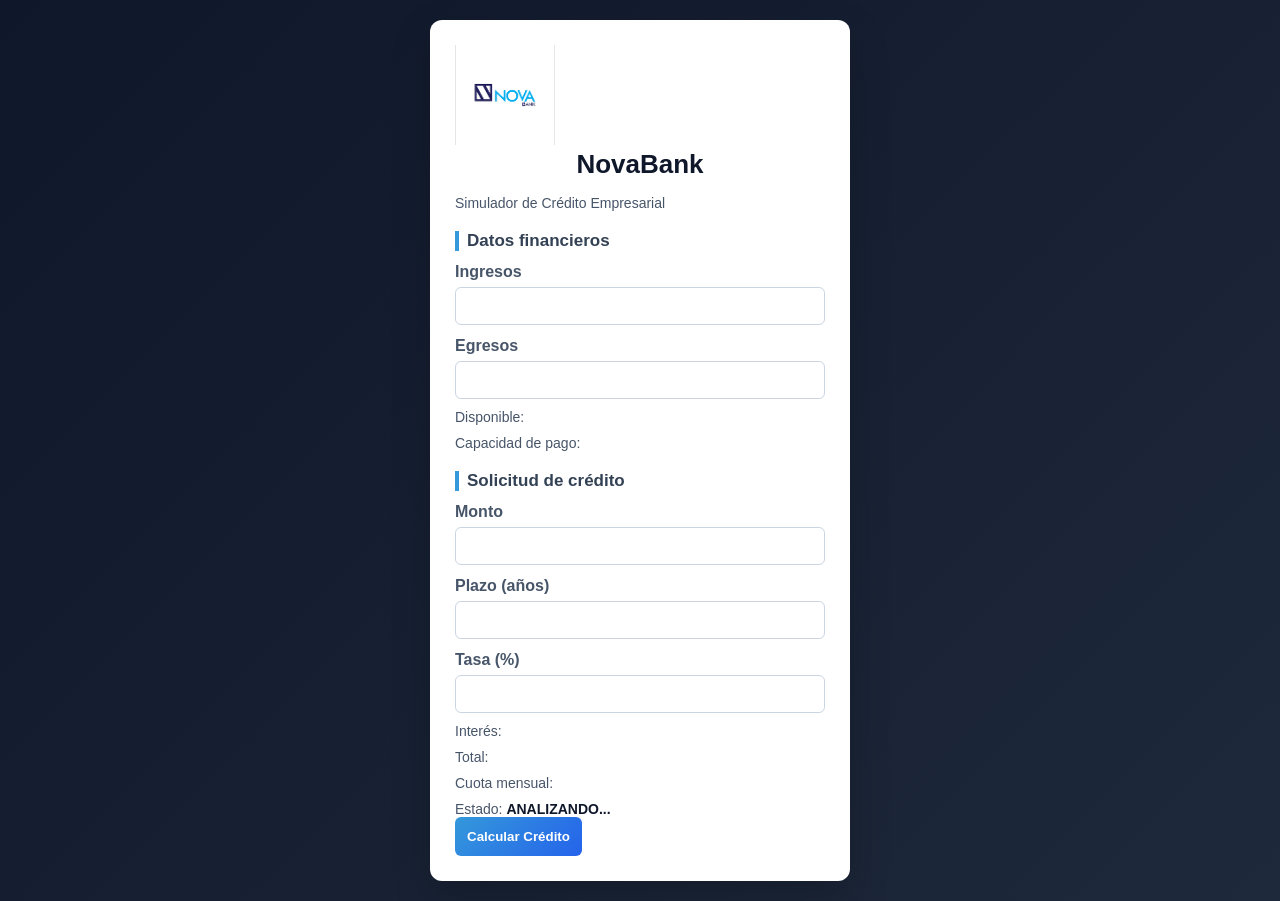
==== index.html @ 14369336 "se subio a vercel" ====
<!DOCTYPE html>
<html lang="es">
<head>
    <meta charset="UTF-8">
    <meta name="viewport" content="width=device-width, initial-scale=1.0">
    <title>NovaBank | Simulador de Crédito</title>
    <link rel="stylesheet" href="simulador.css">
</head>
<body>

    <div class="container">

        <!-- HEADER -->
        <div class="header">
            <img src="logo.png" class="logo"    width="100px">
            <h1>NovaBank</h1>
            <p>Simulador de Crédito Empresarial</p>
        </div>

        <!-- FORMULARIO -->
        <div class="card">

            <h2>Datos financieros</h2>

            <label>Ingresos</label>
            <input type="text" id="txtIngresos">

            <label>Egresos</label>
            <input type="text" id="txtEgresos">

            <div class="result">
                <p>Disponible: <span id="spnDisponible"></span></p>
                <p>Capacidad de pago: <span id="spnCapacidadPago"></span></p>
            </div>

            <h2>Solicitud de crédito</h2>

            <label>Monto</label>
            <input type="text" id="txtMonto">

            <label>Plazo (años)</label>
            <input type="text" id="txtPlazo">

            <label>Tasa (%)</label>
            <input type="text" id="txtTasaInteres">

            <div class="result">
                <p>Interés: <span id="spnInteresPagar"></span></p>
                <p>Total: <span id="spnTotalPrestamo"></span></p>
                <p>Cuota mensual: <span id="spnCuotaMensual"></span></p>
                <p class="estado">Estado: <span id="spnEstadoCredito">ANALIZANDO...</span></p>
            </div>

            <button onclick="calcular()">Calcular Crédito</button>

        </div>

    </div>

    <script src="funciones.js"></script>
    <script src="simulador.js"></script>
</body>
</html>
---- simulador.css ----
/* RESET */
*{
    margin: 0;
    padding: 0;
    box-sizing: border-box;
}

/* BODY */
body {
    font-family: 'Segoe UI', Arial, sans-serif;
    background: linear-gradient(135deg, #0f172a, #1e293b);
    min-height: 100vh;
    display: flex;
    align-items: center;
    justify-content: center;
}

/* CONTENEDOR */
.container {
    width: 100%;
    max-width: 420px;
    margin: 20px;
    padding: 25px;
    background: #ffffff;
    border-radius: 12px;
    box-shadow: 0 15px 40px rgba(0,0,0,0.2);
    transition: 0.3s;
}

/* TITULOS */
h1 {
    text-align: center;
    margin-bottom: 15px;
    color: #0f172a;
    font-size: 26px;
}

h2 {
    margin-top: 20px;
    font-size: 17px;
    color: #334155;
    border-left: 4px solid #3498db;
    padding-left: 8px;
}

/* LABELS */
label {
    display: block;
    margin-top: 12px;
    font-weight: 600;
    color: #475569;
}

/* INPUTS */
input {
    width: 100%;
    padding: 10px;
    margin-top: 6px;
    border-radius: 6px;
    border: 1px solid #cbd5e1;
    font-size: 14px;
    transition: 0.2s;
}

input:focus {
    border-color: #3498db;
    outline: none;
    box-shadow: 0 0 5px rgba(52,152,219,0.3);
}

/* TEXTO */
p {
    margin-top: 10px;
    font-size: 14px;
    color: #475569;
}

/* RESULTADOS */
span {
    font-weight: bold;
    color: #0f172a;
}

/* BOTONES */
.buttons {
    margin-top: 20px;
    display: flex;
    gap: 10px;
}

button {
    flex: 1;
    padding: 12px;
    border: none;
    border-radius: 6px;
    background: linear-gradient(135deg, #3498db, #2563eb);
    color: white;
    font-weight: bold;
    cursor: pointer;
    transition: 0.3s;
}

button:hover {
    transform: translateY(-2px);
    background: linear-gradient(135deg, #2563eb, #1d4ed8);
}

/* ESTADO DEL CRÉDITO */
#spnEstadoCredito {
    font-weight: bold;
}

/* RESPONSIVE 📱 */
@media (max-width: 480px) {

    .container {
        padding: 20px;
        border-radius: 10px;
    }

    h1 {
        font-size: 22px;
    }

    h2 {
        font-size: 15px;
    }

    input {
        font-size: 13px;
        padding: 9px;
    }

    button {
        font-size: 14px;
        padding: 10px;
    }
}
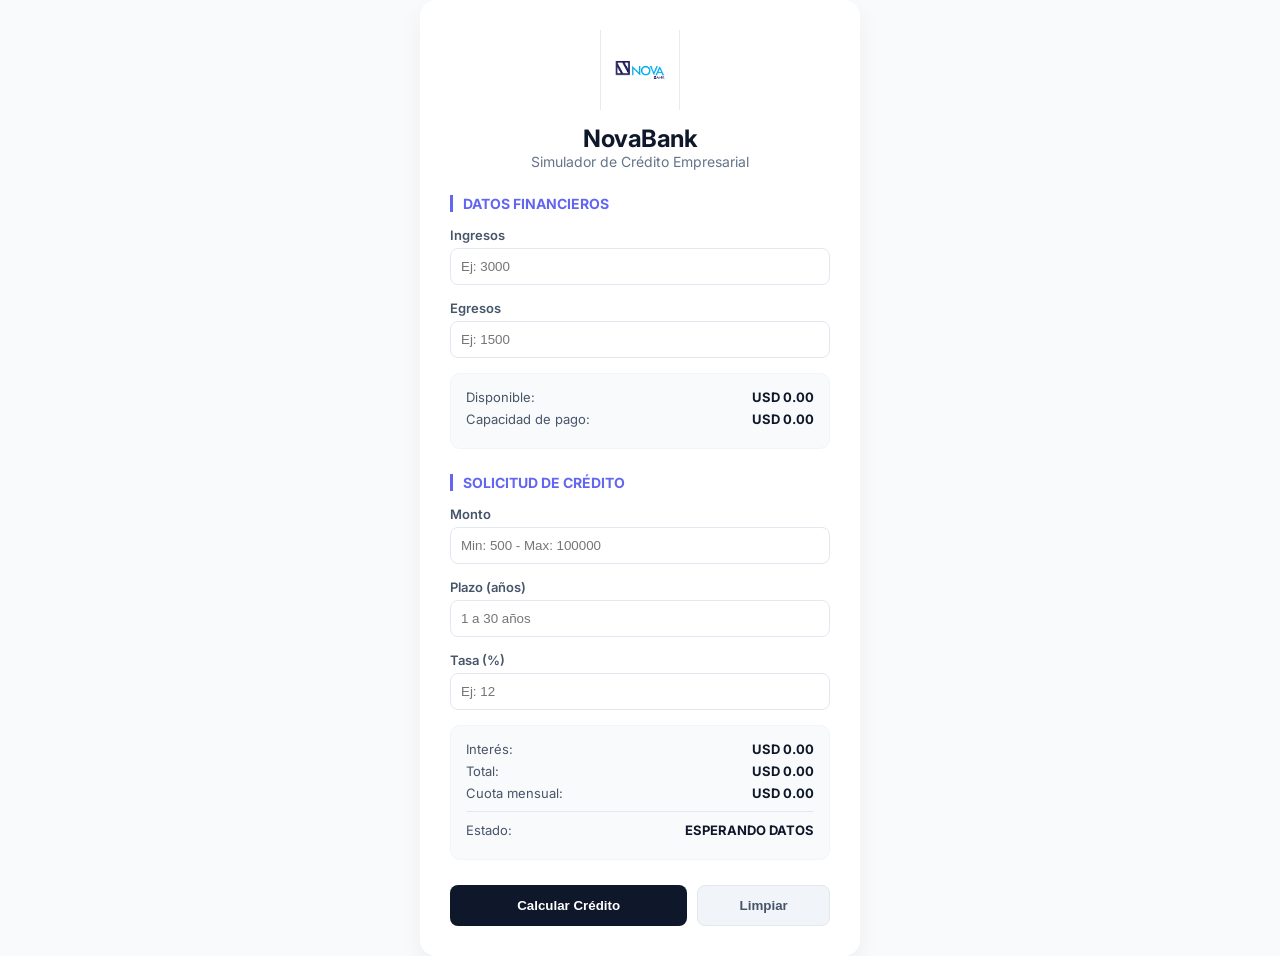
==== commit b24b2845: "se agrego validaciones generado con IA" ====
--- a/index.html
+++ b/index.html
@@ -9,52 +9,54 @@
 <body>
 
     <div class="container">
-
-        <!-- HEADER -->
         <div class="header">
-            <img src="logo.png" class="logo"    width="100px">
+            <img src="logo.png" alt="NovaBank Logo" class="logo">
             <h1>NovaBank</h1>
             <p>Simulador de Crédito Empresarial</p>
         </div>
 
-        <!-- FORMULARIO -->
         <div class="card">
-
             <h2>Datos financieros</h2>
 
             <label>Ingresos</label>
-            <input type="text" id="txtIngresos">
+            <input type="text" id="txtIngresos" placeholder="Ej: 3000">
+            <span id="errIngresos" class="error-msg"></span>
 
             <label>Egresos</label>
-            <input type="text" id="txtEgresos">
+            <input type="text" id="txtEgresos" placeholder="Ej: 1500">
+            <span id="errEgresos" class="error-msg"></span>
 
-            <div class="result">
-                <p>Disponible: <span id="spnDisponible"></span></p>
-                <p>Capacidad de pago: <span id="spnCapacidadPago"></span></p>
+            <div class="result-box">
+                <p>Disponible: <span id="spnDisponible">USD 0.00</span></p>
+                <p>Capacidad de pago: <span id="spnCapacidadPago">USD 0.00</span></p>
             </div>
 
             <h2>Solicitud de crédito</h2>
 
             <label>Monto</label>
-            <input type="text" id="txtMonto">
+            <input type="text" id="txtMonto" placeholder="Min: 500 - Max: 100000">
+            <span id="errMonto" class="error-msg"></span>
 
             <label>Plazo (años)</label>
-            <input type="text" id="txtPlazo">
+            <input type="text" id="txtPlazo" placeholder="1 a 30 años">
+            <span id="errPlazo" class="error-msg"></span>
 
             <label>Tasa (%)</label>
-            <input type="text" id="txtTasaInteres">
+            <input type="text" id="txtTasaInteres" placeholder="Ej: 12">
+            <span id="errTasaInteres" class="error-msg"></span>
 
-            <div class="result">
-                <p>Interés: <span id="spnInteresPagar"></span></p>
-                <p>Total: <span id="spnTotalPrestamo"></span></p>
-                <p>Cuota mensual: <span id="spnCuotaMensual"></span></p>
-                <p class="estado">Estado: <span id="spnEstadoCredito">ANALIZANDO...</span></p>
+            <div class="result-box">
+                <p>Interés: <span id="spnInteresPagar">USD 0.00</span></p>
+                <p>Total: <span id="spnTotalPrestamo">USD 0.00</span></p>
+                <p>Cuota mensual: <span id="spnCuotaMensual">USD 0.00</span></p>
+                <p class="estado">Estado: <span id="spnEstadoCredito">ESPERANDO DATOS</span></p>
             </div>
 
-            <button onclick="calcular()">Calcular Crédito</button>
-
+            <div class="buttons">
+                <button onclick="calcular()">Calcular Crédito</button>
+                <button type="button" class="secondary" onclick="reiniciarSimulador()">Limpiar</button>
+            </div>
         </div>
-
     </div>
 
     <script src="funciones.js"></script>
--- a/simulador.css
+++ b/simulador.css
@@ -1,138 +1,97 @@
-/* RESET */
-*{
-    margin: 0;
-    padding: 0;
-    box-sizing: border-box;
-}
+@import url('https://fonts.googleapis.com/css2?family=Inter:wght@400;600;700&display=swap');
 
-/* BODY */
+* { margin: 0; padding: 0; box-sizing: border-box; }
+
 body {
-    font-family: 'Segoe UI', Arial, sans-serif;
-    background: linear-gradient(135deg, #0f172a, #1e293b);
+    font-family: 'Inter', sans-serif;
+    background: #f8fafc;
     min-height: 100vh;
     display: flex;
     align-items: center;
     justify-content: center;
 }
 
-/* CONTENEDOR */
 .container {
     width: 100%;
-    max-width: 420px;
-    margin: 20px;
-    padding: 25px;
-    background: #ffffff;
-    border-radius: 12px;
-    box-shadow: 0 15px 40px rgba(0,0,0,0.2);
-    transition: 0.3s;
+    max-width: 440px;
+    background: white;
+    padding: 30px;
+    border-radius: 16px;
+    box-shadow: 0 10px 25px rgba(0,0,0,0.05);
 }
 
-/* TITULOS */
-h1 {
+/* Estilo del Logo y Header */
+.header {
     text-align: center;
-    margin-bottom: 15px;
-    color: #0f172a;
-    font-size: 26px;
+    margin-bottom: 20px;
 }
 
-h2 {
-    margin-top: 20px;
-    font-size: 17px;
-    color: #334155;
-    border-left: 4px solid #3498db;
-    padding-left: 8px;
+.logo {
+    width: 80px; /* Ajusta según tu preferencia */
+    height: auto;
+    margin-bottom: 10px;
 }
 
-/* LABELS */
-label {
-    display: block;
-    margin-top: 12px;
-    font-weight: 600;
-    color: #475569;
+h1 { color: #0f172a; font-size: 24px; letter-spacing: -0.5px; }
+.header p { color: #64748b; font-size: 14px; }
+
+/* Resto de estilos se mantienen igual que en la actualización anterior */
+h2 {
+    font-size: 14px;
+    text-transform: uppercase;
+    color: #6366f1;
+    margin: 25px 0 10px;
+    border-left: 3px solid #6366f1;
+    padding-left: 10px;
 }
 
-/* INPUTS */
+label { display: block; font-size: 13px; font-weight: 600; color: #475569; margin-top: 15px; }
+
 input {
     width: 100%;
     padding: 10px;
-    margin-top: 6px;
-    border-radius: 6px;
-    border: 1px solid #cbd5e1;
-    font-size: 14px;
+    margin-top: 5px;
+    border: 1px solid #e2e8f0;
+    border-radius: 8px;
     transition: 0.2s;
 }
 
-input:focus {
-    border-color: #3498db;
-    outline: none;
-    box-shadow: 0 0 5px rgba(52,152,219,0.3);
+input:focus { border-color: #6366f1; outline: none; box-shadow: 0 0 0 3px rgba(99,102,241,0.1); }
+
+.error-msg { color: #ef4444; font-size: 11px; margin-top: 4px; display: none; font-weight: 500; }
+
+.result-box {
+    background: #f8fafc;
+    padding: 15px;
+    border-radius: 10px;
+    margin-top: 15px;
+    border: 1px solid #f1f5f9;
 }
 
-/* TEXTO */
-p {
+.result-box p { font-size: 13px; color: #475569; display: flex; justify-content: space-between; margin-bottom: 6px; }
+.result-box span { font-weight: 700; color: #0f172a; }
+
+.estado {
     margin-top: 10px;
-    font-size: 14px;
-    color: #475569;
+    padding-top: 10px;
+    border-top: 1px solid #e2e8f0;
 }
 
-/* RESULTADOS */
-span {
-    font-weight: bold;
-    color: #0f172a;
+.buttons { display: flex; gap: 10px; margin-top: 25px; }
+
+button {
+    flex: 2;
+    padding: 12px;
+    border: none;
+    border-radius: 8px;
+    background: #0f172a;
+    color: white;
+    font-weight: 600;
+    cursor: pointer;
+    transition: 0.2s;
 }
 
-/* BOTONES */
-.buttons {
-    margin-top: 20px;
-    display: flex;
-    gap: 10px;
-}
+button.secondary { flex: 1; background: #f1f5f9; color: #475569; border: 1px solid #e2e8f0; }
 
-button {
-    flex: 1;
-    padding: 12px;
-    border: none;
-    border-radius: 6px;
-    background: linear-gradient(135deg, #3498db, #2563eb);
-    color: white;
-    font-weight: bold;
-    cursor: pointer;
-    transition: 0.3s;
-}
-
-button:hover {
-    transform: translateY(-2px);
-    background: linear-gradient(135deg, #2563eb, #1d4ed8);
-}
-
-/* ESTADO DEL CRÉDITO */
-#spnEstadoCredito {
-    font-weight: bold;
-}
-
-/* RESPONSIVE 📱 */
-@media (max-width: 480px) {
-
-    .container {
-        padding: 20px;
-        border-radius: 10px;
-    }
-
-    h1 {
-        font-size: 22px;
-    }
-
-    h2 {
-        font-size: 15px;
-    }
-
-    input {
-        font-size: 13px;
-        padding: 9px;
-    }
-
-    button {
-        font-size: 14px;
-        padding: 10px;
-    }
-}+button:hover { opacity: 0.9; transform: translateY(-1px); }
+button.secondary:hover { background: #e2e8f0; }
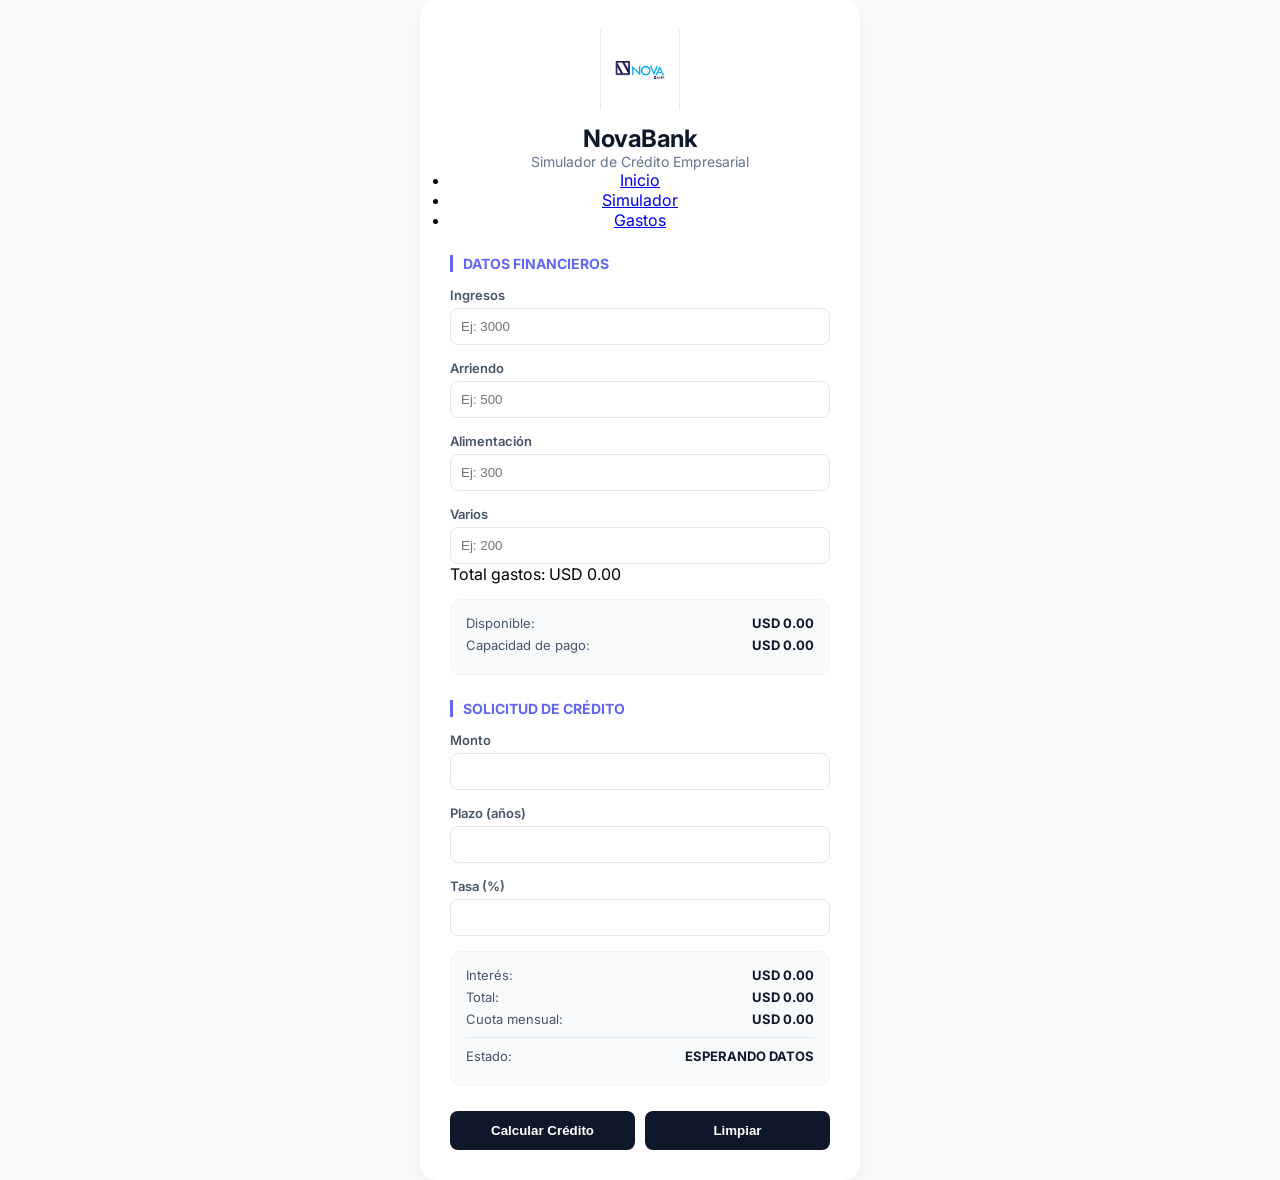
==== commit 32221a93: "se cambio gastos por arriendo alimento y varios" ====
--- a/index.html
+++ b/index.html
@@ -13,6 +13,15 @@
             <img src="logo.png" alt="NovaBank Logo" class="logo">
             <h1>NovaBank</h1>
             <p>Simulador de Crédito Empresarial</p>
+
+            <!-- ✅ MENÚ AGREGADO -->
+            <nav class="menu">
+                <ul>
+                    <li><a href="#">Inicio</a></li>
+                    <li><a href="#">Simulador</a></li>
+                    <li><a href="#">Gastos</a></li> <!-- 👈 NUEVO -->
+                </ul>
+            </nav>
         </div>
 
         <div class="card">
@@ -22,9 +31,19 @@
             <input type="text" id="txtIngresos" placeholder="Ej: 3000">
             <span id="errIngresos" class="error-msg"></span>
 
-            <label>Egresos</label>
-            <input type="text" id="txtEgresos" placeholder="Ej: 1500">
-            <span id="errEgresos" class="error-msg"></span>
+            <label>Arriendo</label>
+            <input type="text" id="txtArriendo" placeholder="Ej: 500">
+            <span id="errArriendo" class="error-msg"></span>
+
+            <label>Alimentación</label>
+            <input type="text" id="txtAlimentacion" placeholder="Ej: 300">
+            <span id="errAlimentacion" class="error-msg"></span>
+
+            <label>Varios</label>
+            <input type="text" id="txtVarios" placeholder="Ej: 200">
+            <span id="errVarios" class="error-msg"></span>
+
+            <p>Total gastos: <span id="spnTotalGastos">USD 0.00</span></p>
 
             <div class="result-box">
                 <p>Disponible: <span id="spnDisponible">USD 0.00</span></p>
@@ -34,15 +53,15 @@
             <h2>Solicitud de crédito</h2>
 
             <label>Monto</label>
-            <input type="text" id="txtMonto" placeholder="Min: 500 - Max: 100000">
+            <input type="text" id="txtMonto">
             <span id="errMonto" class="error-msg"></span>
 
             <label>Plazo (años)</label>
-            <input type="text" id="txtPlazo" placeholder="1 a 30 años">
+            <input type="text" id="txtPlazo">
             <span id="errPlazo" class="error-msg"></span>
 
             <label>Tasa (%)</label>
-            <input type="text" id="txtTasaInteres" placeholder="Ej: 12">
+            <input type="text" id="txtTasaInteres">
             <span id="errTasaInteres" class="error-msg"></span>
 
             <div class="result-box">
@@ -54,7 +73,7 @@
 
             <div class="buttons">
                 <button onclick="calcular()">Calcular Crédito</button>
-                <button type="button" class="secondary" onclick="reiniciarSimulador()">Limpiar</button>
+                <button type="button" onclick="reiniciarSimulador()">Limpiar</button>
             </div>
         </div>
     </div>
--- a/simulador.css
+++ b/simulador.css
@@ -94,4 +94,4 @@
 button.secondary { flex: 1; background: #f1f5f9; color: #475569; border: 1px solid #e2e8f0; }
 
 button:hover { opacity: 0.9; transform: translateY(-1px); }
-button.secondary:hover { background: #e2e8f0; }+button.secondary:hover { background: #e2e8f0; }
